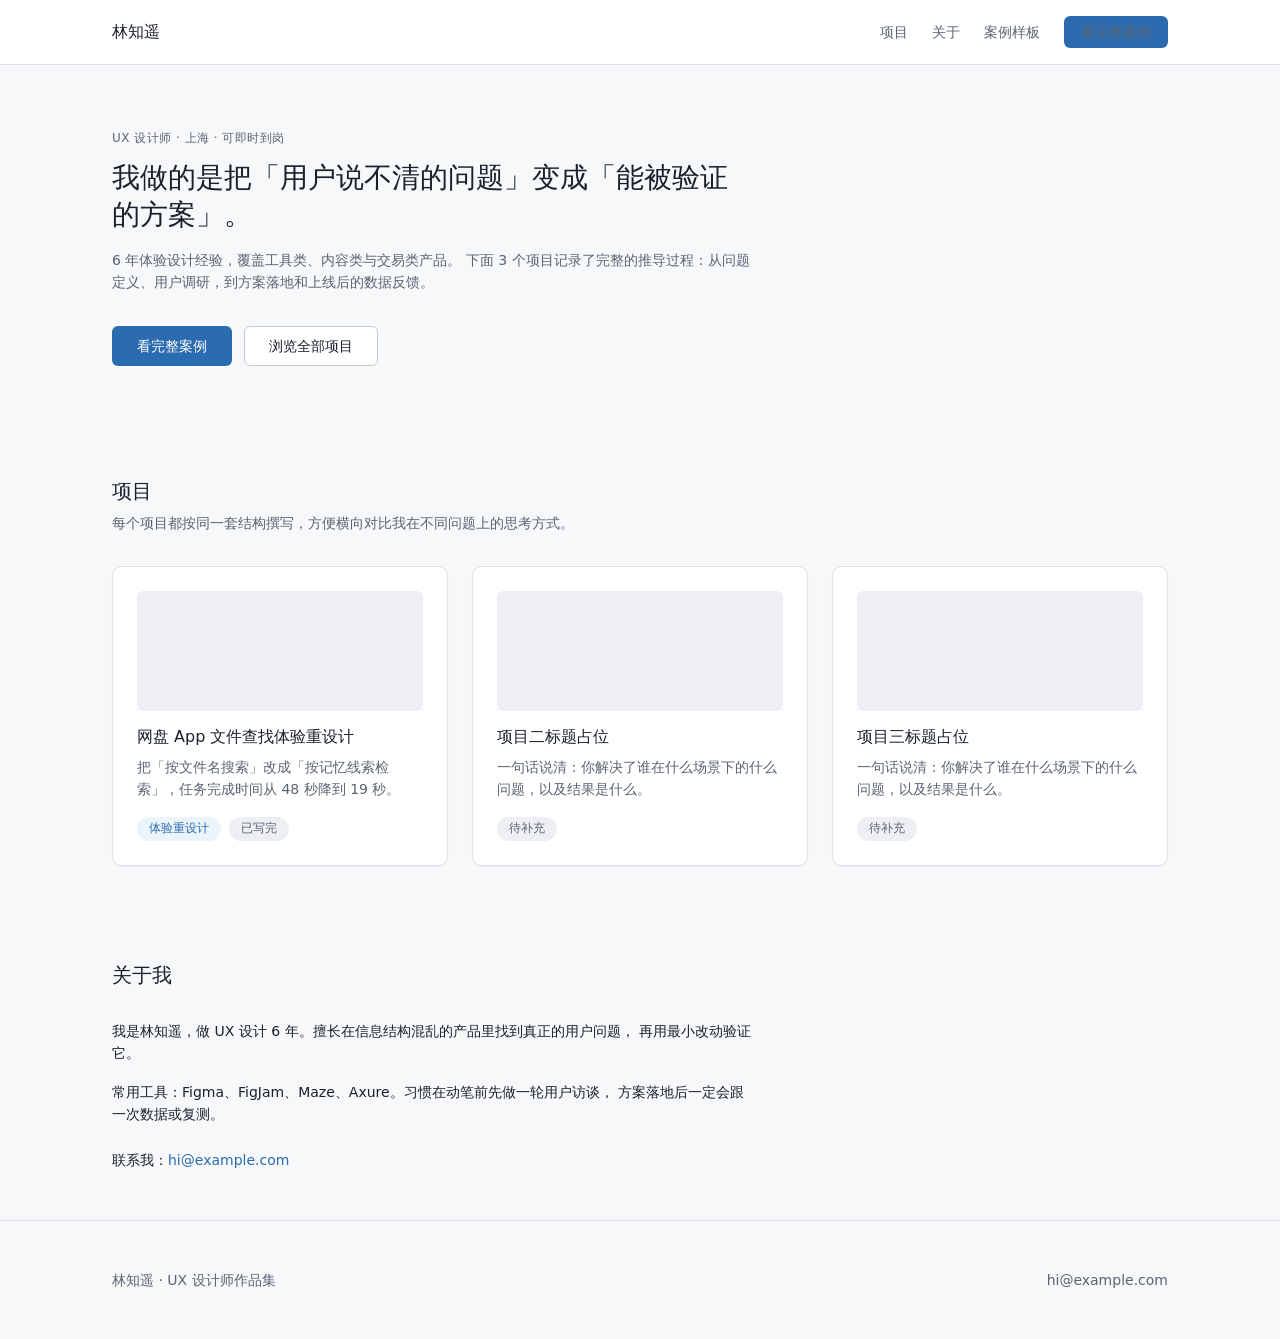
==== index.html @ 2082de33 "作品集工程初始化：首页、案例样板、设计规范样式" ====
<!DOCTYPE html>
<html lang="zh-CN">
<head>
<meta charset="UTF-8">
<meta name="viewport" content="width=device-width, initial-scale=1">
<title>林知遥 · UX 设计师作品集</title>
<link rel="stylesheet" href="assets/style.css">
</head>
<body>

<header class="site-header">
  <div class="wrap">
    <span class="brand">林知遥</span>
    <nav class="nav">
      <a href="#work">项目</a>
      <a href="#about">关于</a>
      <a href="case-01.html">案例样板</a>
      <a class="btn btn-primary btn-sm" href="case-01.html">看完整案例</a>
    </nav>
  </div>
</header>

<main>

  <section class="hero">
    <div class="wrap">
      <p class="eyebrow">UX 设计师 · 上海 · 可即时到岗</p>
      <h1>我做的是把「用户说不清的问题」变成「能被验证的方案」。</h1>
      <p class="lead">
        6 年体验设计经验，覆盖工具类、内容类与交易类产品。
        下面 3 个项目记录了完整的推导过程：从问题定义、用户调研，到方案落地和上线后的数据反馈。
      </p>
      <div class="hero-actions">
        <a class="btn btn-primary" href="case-01.html">看完整案例</a>
        <a class="btn btn-secondary" href="#work">浏览全部项目</a>
      </div>
    </div>
  </section>

  <section class="section" id="work">
    <div class="wrap">
      <div class="section-head">
        <h2>项目</h2>
        <p>每个项目都按同一套结构撰写，方便横向对比我在不同问题上的思考方式。</p>
      </div>

      <div class="grid">

        <a class="card" href="case-01.html">
          <div class="thumb"></div>
          <h3>网盘 App 文件查找体验重设计</h3>
          <p class="desc">把「按文件名搜索」改成「按记忆线索检索」，任务完成时间从 48 秒降到 19 秒。</p>
          <div class="card-meta">
            <span class="chip">体验重设计</span>
            <span class="chip chip-muted">已写完</span>
          </div>
        </a>

        <a class="card" href="#">
          <div class="thumb"></div>
          <h3>项目二标题占位</h3>
          <p class="desc">一句话说清：你解决了谁在什么场景下的什么问题，以及结果是什么。</p>
          <div class="card-meta">
            <span class="chip chip-muted">待补充</span>
          </div>
        </a>

        <a class="card" href="#">
          <div class="thumb"></div>
          <h3>项目三标题占位</h3>
          <p class="desc">一句话说清：你解决了谁在什么场景下的什么问题，以及结果是什么。</p>
          <div class="card-meta">
            <span class="chip chip-muted">待补充</span>
          </div>
        </a>

      </div>
    </div>
  </section>

  <section class="section" id="about">
    <div class="wrap">
      <div class="section-head">
        <h2>关于我</h2>
      </div>
      <div class="prose">
        <p>
          我是林知遥，做 UX 设计 6 年。擅长在信息结构混乱的产品里找到真正的用户问题，
          再用最小改动验证它。
        </p>
        <p style="margin-top: var(--space-4);">
          常用工具：Figma、FigJam、Maze、Axure。习惯在动笔前先做一轮用户访谈，
          方案落地后一定会跟一次数据或复测。
        </p>
        <p style="margin-top: var(--space-5);">
          联系我：<a href="mailto:hi@example.com">hi@example.com</a>
        </p>
      </div>
    </div>
  </section>

</main>

<footer class="site-footer">
  <div class="wrap">
    <span>林知遥 · UX 设计师作品集</span>
    <span>hi@example.com</span>
  </div>
</footer>

</body>
</html>
---- assets/style.css ----
/* ============================================================
   作品集 · 全局样式
   所有数值均来自《我的设计规范》references/tokens.md
   不允许出现 token 之外的颜色 / 字号 / 间距
   ============================================================ */

:root {
  --color-brand-primary: #2B6CB0;
  --color-brand-primary-hover: #24598F;
  --color-brand-subtle: #EBF3FB;
  --color-text-primary: #1A202C;
  --color-text-secondary: #5A6472;
  --color-text-tertiary: #8A93A0;
  --color-text-on-brand: #FFFFFF;
  --color-bg-page: #F7F8FA;
  --color-bg-surface: #FFFFFF;
  --color-bg-subtle: #EDEFF3;
  --color-border-default: #DFE3E8;
  --color-border-strong: #C4CAD3;
  --color-success: #2F855A;
  --color-warning: #B7791F;
  --color-danger: #C53030;

  --font-family-base: "PingFang SC", "Hiragino Sans GB", "Microsoft YaHei", system-ui, sans-serif;
  --font-family-number: "SF Mono", "JetBrains Mono", monospace;
  --font-size-h1: 28px;
  --font-size-h2: 20px;
  --font-size-h3: 16px;
  --font-size-body: 14px;
  --font-size-caption: 12px;
  --line-height-tight: 1.3;
  --line-height-base: 1.6;
  --font-weight-regular: 400;
  --font-weight-medium: 500;

  --space-1: 4px;
  --space-2: 8px;
  --space-3: 12px;
  --space-4: 16px;
  --space-5: 24px;
  --space-6: 32px;
  --space-7: 48px;
  --space-8: 64px;

  --radius-sm: 4px;
  --radius-md: 6px;
  --radius-lg: 10px;
  --radius-full: 999px;
  --shadow-sm: 0 1px 2px rgba(16, 24, 40, 0.06);
  --shadow-md: 0 4px 12px rgba(16, 24, 40, 0.10);

  --height-control-lg: 40px;
  --height-control-md: 32px;
  --height-control-sm: 24px;
  --border-width: 1px;
  --content-max-width: 1120px;
}

* { box-sizing: border-box; }

html { scroll-behavior: smooth; }

body {
  margin: 0;
  background: var(--color-bg-page);
  color: var(--color-text-primary);
  font-family: var(--font-family-base);
  font-size: var(--font-size-body);
  line-height: var(--line-height-base);
  font-weight: var(--font-weight-regular);
  -webkit-font-smoothing: antialiased;
}

h1, h2, h3 { font-weight: var(--font-weight-medium); line-height: var(--line-height-tight); margin: 0; }
h1 { font-size: var(--font-size-h1); }
h2 { font-size: var(--font-size-h2); }
h3 { font-size: var(--font-size-h3); }
p { margin: 0; }
a { color: var(--color-brand-primary); text-decoration: none; }
a:hover { color: var(--color-brand-primary-hover); }

.wrap {
  max-width: var(--content-max-width);
  margin: 0 auto;
  padding: 0 var(--space-6);
}

.prose { max-width: 640px; }

/* ---------- 顶部导航 ---------- */
.site-header {
  position: sticky;
  top: 0;
  z-index: 10;
  background: var(--color-bg-surface);
  border-bottom: var(--border-width) solid var(--color-border-default);
}
.site-header .wrap {
  display: flex;
  align-items: center;
  justify-content: space-between;
  height: var(--space-8);
}
.brand { font-size: var(--font-size-h3); font-weight: var(--font-weight-medium); color: var(--color-text-primary); }
.nav { display: flex; align-items: center; gap: var(--space-5); }
.nav a { font-size: var(--font-size-body); color: var(--color-text-secondary); }
.nav a:hover { color: var(--color-text-primary); }

/* ---------- 按钮 ---------- */
.btn {
  display: inline-flex;
  align-items: center;
  height: var(--height-control-lg);
  padding: 0 var(--space-5);
  border-radius: var(--radius-md);
  font-size: var(--font-size-body);
  font-weight: var(--font-weight-medium);
  border: var(--border-width) solid transparent;
  cursor: pointer;
}
.btn-primary { background: var(--color-brand-primary); color: var(--color-text-on-brand); }
.btn-primary:hover { background: var(--color-brand-primary-hover); color: var(--color-text-on-brand); }
.btn-secondary {
  background: var(--color-bg-surface);
  color: var(--color-text-primary);
  border-color: var(--color-border-strong);
}
.btn-secondary:hover { color: var(--color-text-primary); border-color: var(--color-text-secondary); }
.btn-sm { height: var(--height-control-md); padding: 0 var(--space-4); }

/* ---------- 封面 ---------- */
.hero { padding: var(--space-8) 0; }
.eyebrow {
  font-size: var(--font-size-caption);
  color: var(--color-text-secondary);
  letter-spacing: .04em;
  margin-bottom: var(--space-3);
}
.hero h1 { max-width: 640px; margin-bottom: var(--space-4); }
.hero .lead { max-width: 640px; color: var(--color-text-secondary); margin-bottom: var(--space-6); }
.hero-actions { display: flex; gap: var(--space-3); flex-wrap: wrap; }

/* ---------- 区块 ---------- */
.section { padding: var(--space-7) 0; }
.section-head { margin-bottom: var(--space-6); }
.section-head h2 { margin-bottom: var(--space-2); }
.section-head p { color: var(--color-text-secondary); max-width: 640px; }

/* ---------- 卡片 ---------- */
.grid { display: grid; grid-template-columns: repeat(3, 1fr); gap: var(--space-5); }
.card {
  display: block;
  background: var(--color-bg-surface);
  border: var(--border-width) solid var(--color-border-default);
  border-radius: var(--radius-lg);
  box-shadow: var(--shadow-sm);
  padding: var(--space-5);
  color: var(--color-text-primary);
}
.card:hover { box-shadow: var(--shadow-md); border-color: var(--color-border-strong); color: var(--color-text-primary); }
.card h3 { margin-bottom: var(--space-2); }
.card .desc { color: var(--color-text-secondary); margin-bottom: var(--space-4); }
.card .thumb {
  height: 120px;
  border-radius: var(--radius-md);
  background: var(--color-bg-subtle);
  margin-bottom: var(--space-4);
}
.card-meta { display: flex; gap: var(--space-2); flex-wrap: wrap; }

/* ---------- 标签 ---------- */
.chip {
  display: inline-flex;
  align-items: center;
  height: var(--height-control-sm);
  padding: 0 var(--space-3);
  border-radius: var(--radius-full);
  font-size: var(--font-size-caption);
  background: var(--color-brand-subtle);
  color: var(--color-brand-primary);
}
.chip-muted { background: var(--color-bg-subtle); color: var(--color-text-secondary); }

/* ---------- 图片占位 ---------- */
.placeholder {
  display: flex;
  align-items: center;
  justify-content: center;
  text-align: center;
  min-height: 220px;
  padding: var(--space-5);
  border: var(--border-width) dashed var(--color-border-strong);
  border-radius: var(--radius-lg);
  background: var(--color-bg-surface);
  color: var(--color-text-tertiary);
  font-size: var(--font-size-caption);
}
.placeholder-lg { min-height: 360px; }

/* ---------- 案例页 ---------- */
.case-header { padding: var(--space-8) 0 var(--space-7); background: var(--color-bg-surface); border-bottom: var(--border-width) solid var(--color-border-default); }
.case-header h1 { max-width: 720px; margin: var(--space-3) 0 var(--space-4); }
.case-header .lead { max-width: 640px; color: var(--color-text-secondary); }
.meta-table {
  display: grid;
  grid-template-columns: repeat(4, 1fr);
  gap: var(--space-5);
  margin-top: var(--space-6);
  padding-top: var(--space-5);
  border-top: var(--border-width) solid var(--color-border-default);
}
.meta-table dt { font-size: var(--font-size-caption); color: var(--color-text-secondary); margin-bottom: var(--space-1); }
.meta-table dd { margin: 0; font-size: var(--font-size-body); }

.case-body { background: var(--color-bg-surface); }
.case-section { padding: var(--space-7) 0; border-bottom: var(--border-width) solid var(--color-border-default); }
.case-section:last-child { border-bottom: 0; }
.case-section .num {
  font-family: var(--font-family-number);
  font-size: var(--font-size-caption);
  color: var(--color-text-tertiary);
  margin-bottom: var(--space-2);
}
.case-section h2 { margin-bottom: var(--space-4); }
.case-section .prose p + p { margin-top: var(--space-4); }

.insight-list { list-style: none; padding: 0; margin: 0; display: grid; gap: var(--space-3); max-width: 640px; }
.insight-list li {
  padding: var(--space-4);
  background: var(--color-bg-subtle);
  border-radius: var(--radius-md);
  color: var(--color-text-primary);
}

.stat-row { display: grid; grid-template-columns: repeat(3, 1fr); gap: var(--space-5); margin-top: var(--space-5); }
.stat {
  padding: var(--space-5);
  border: var(--border-width) solid var(--color-border-default);
  border-radius: var(--radius-lg);
}
.stat .value { font-family: var(--font-family-number); font-size: var(--font-size-h1); color: var(--color-success); line-height: var(--line-height-tight); }
.stat .label { font-size: var(--font-size-caption); color: var(--color-text-secondary); margin-top: var(--space-2); }

/* ---------- 页脚 ---------- */
.site-footer {
  padding: var(--space-7) 0;
  border-top: var(--border-width) solid var(--color-border-default);
  color: var(--color-text-secondary);
}
.site-footer .wrap { display: flex; justify-content: space-between; gap: var(--space-5); flex-wrap: wrap; }

/* ---------- 响应式 ---------- */
@media (max-width: 1024px) {
  .grid { grid-template-columns: repeat(2, 1fr); }
  .meta-table { grid-template-columns: repeat(2, 1fr); }
}
@media (max-width: 640px) {
  .wrap { padding: 0 var(--space-5); }
  .grid, .meta-table, .stat-row { grid-template-columns: 1fr; }
  .nav { gap: var(--space-4); }
  .nav a:not(.btn) { display: none; }
}

/* ============================================================
   打印样式：同一套内容直接「打印 → 存储为 PDF」即可成册
   ============================================================ */
@page { margin: 16mm; }

@media print {
  body { background: var(--color-bg-surface); font-size: var(--font-size-body); }
  .site-header, .site-footer, .no-print { display: none; }
  .case-section { break-inside: avoid; padding: var(--space-6) 0; }
  .card, .stat, .placeholder { break-inside: avoid; box-shadow: none; }
  .placeholder { border-color: var(--color-border-default); color: var(--color-text-secondary); }
  a { color: var(--color-text-primary); }
  .case-section { page-break-inside: avoid; }
}
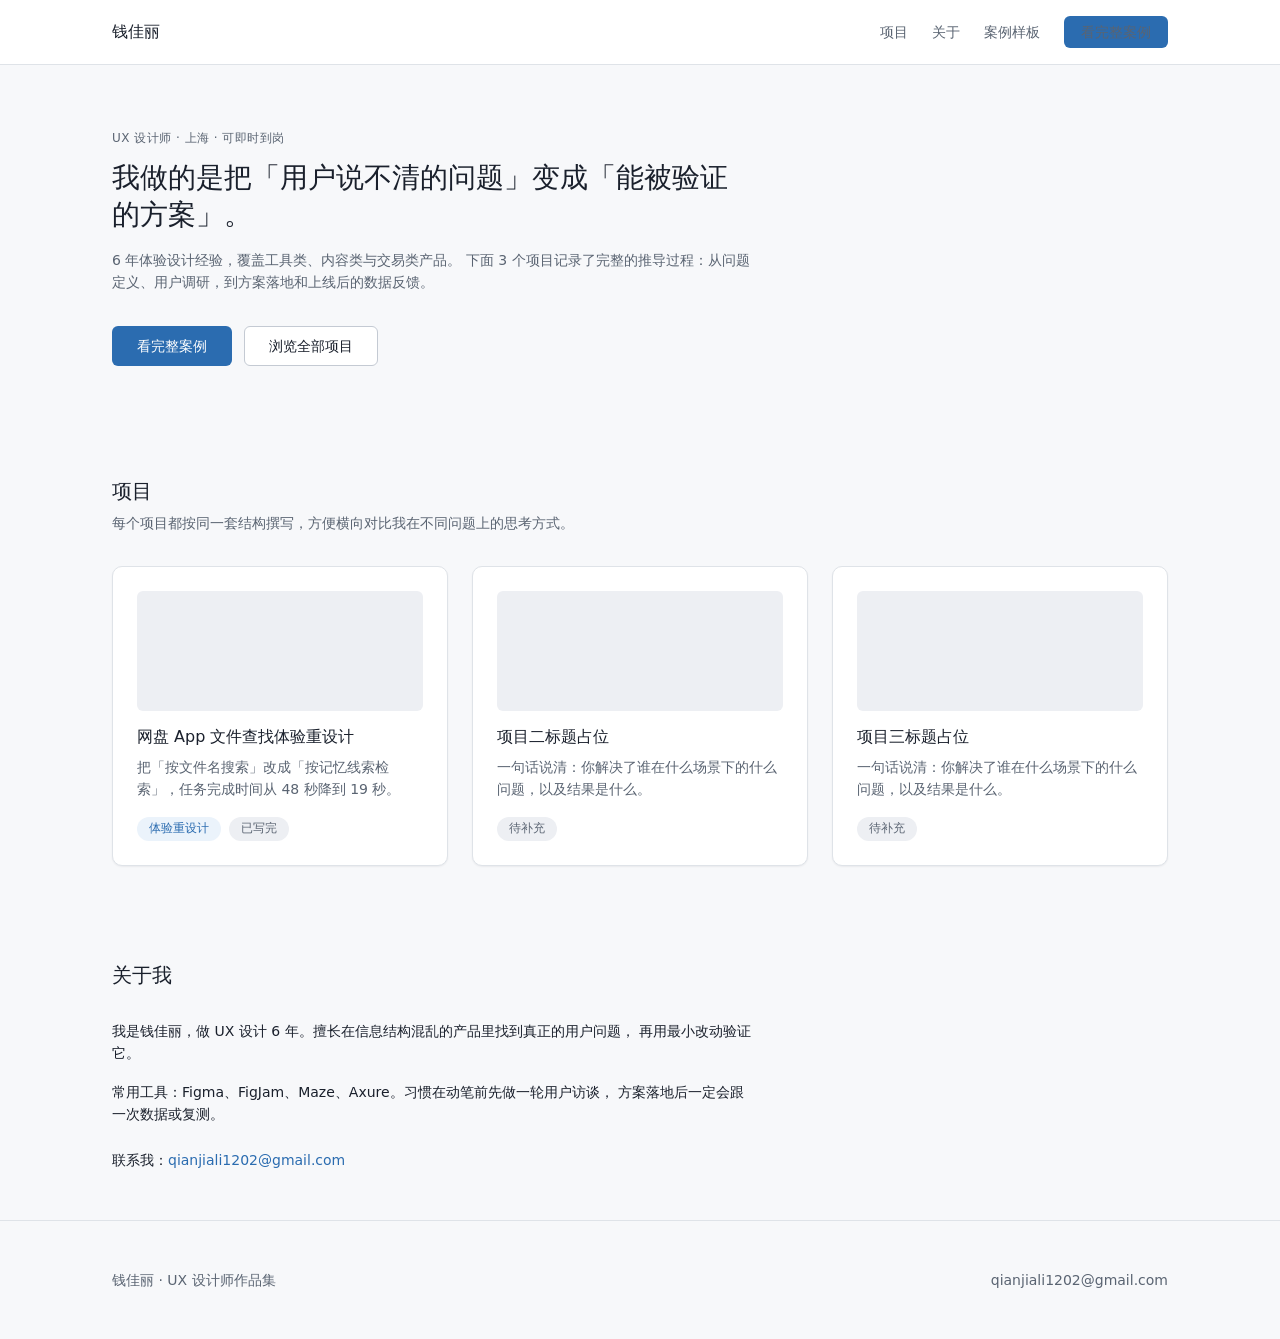
==== commit 7ea76120: "替换占位人名为真实姓名，README 补上线上地址" ====
--- a/index.html
+++ b/index.html
@@ -3,14 +3,14 @@
 <head>
 <meta charset="UTF-8">
 <meta name="viewport" content="width=device-width, initial-scale=1">
-<title>林知遥 · UX 设计师作品集</title>
+<title>钱佳丽 · UX 设计师作品集</title>
 <link rel="stylesheet" href="assets/style.css">
 </head>
 <body>
 
 <header class="site-header">
   <div class="wrap">
-    <span class="brand">林知遥</span>
+    <span class="brand">钱佳丽</span>
     <nav class="nav">
       <a href="#work">项目</a>
       <a href="#about">关于</a>
@@ -85,7 +85,7 @@
       </div>
       <div class="prose">
         <p>
-          我是林知遥，做 UX 设计 6 年。擅长在信息结构混乱的产品里找到真正的用户问题，
+          我是钱佳丽，做 UX 设计 6 年。擅长在信息结构混乱的产品里找到真正的用户问题，
           再用最小改动验证它。
         </p>
         <p style="margin-top: var(--space-4);">
@@ -93,7 +93,7 @@
           方案落地后一定会跟一次数据或复测。
         </p>
         <p style="margin-top: var(--space-5);">
-          联系我：<a href="mailto:hi@example.com">hi@example.com</a>
+          联系我：<a href="mailto:qianjiali1202@gmail.com">qianjiali1202@gmail.com</a>
         </p>
       </div>
     </div>
@@ -103,8 +103,8 @@
 
 <footer class="site-footer">
   <div class="wrap">
-    <span>林知遥 · UX 设计师作品集</span>
-    <span>hi@example.com</span>
+    <span>钱佳丽 · UX 设计师作品集</span>
+    <span>qianjiali1202@gmail.com</span>
   </div>
 </footer>
 
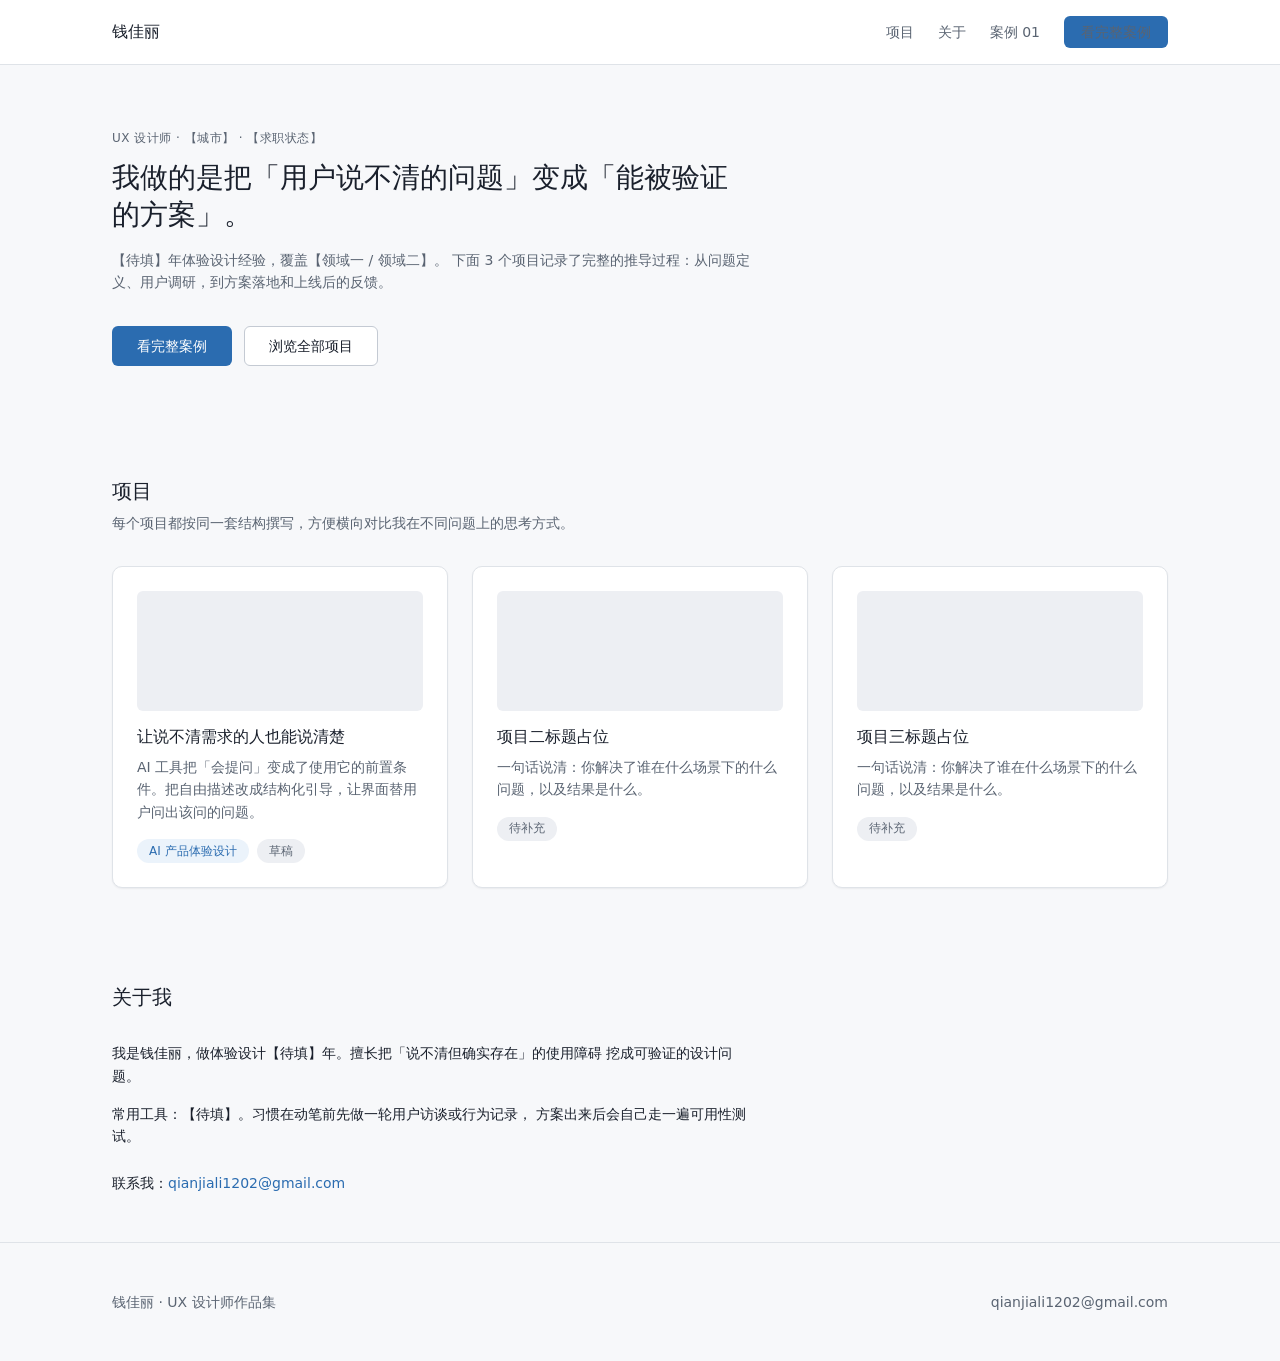
==== commit c51e812d: "案例 01 换成真实项目：AI 工具需求描述环节重设计" ====
--- a/index.html
+++ b/index.html
@@ -14,7 +14,7 @@
     <nav class="nav">
       <a href="#work">项目</a>
       <a href="#about">关于</a>
-      <a href="case-01.html">案例样板</a>
+      <a href="case-01.html">案例 01</a>
       <a class="btn btn-primary btn-sm" href="case-01.html">看完整案例</a>
     </nav>
   </div>
@@ -24,11 +24,11 @@
 
   <section class="hero">
     <div class="wrap">
-      <p class="eyebrow">UX 设计师 · 上海 · 可即时到岗</p>
+      <p class="eyebrow">UX 设计师 · 【城市】 · 【求职状态】</p>
       <h1>我做的是把「用户说不清的问题」变成「能被验证的方案」。</h1>
       <p class="lead">
-        6 年体验设计经验，覆盖工具类、内容类与交易类产品。
-        下面 3 个项目记录了完整的推导过程：从问题定义、用户调研，到方案落地和上线后的数据反馈。
+        【待填】年体验设计经验，覆盖【领域一 / 领域二】。
+        下面 3 个项目记录了完整的推导过程：从问题定义、用户调研，到方案落地和上线后的反馈。
       </p>
       <div class="hero-actions">
         <a class="btn btn-primary" href="case-01.html">看完整案例</a>
@@ -48,11 +48,11 @@
 
         <a class="card" href="case-01.html">
           <div class="thumb"></div>
-          <h3>网盘 App 文件查找体验重设计</h3>
-          <p class="desc">把「按文件名搜索」改成「按记忆线索检索」，任务完成时间从 48 秒降到 19 秒。</p>
+          <h3>让说不清需求的人也能说清楚</h3>
+          <p class="desc">AI 工具把「会提问」变成了使用它的前置条件。把自由描述改成结构化引导，让界面替用户问出该问的问题。</p>
           <div class="card-meta">
-            <span class="chip">体验重设计</span>
-            <span class="chip chip-muted">已写完</span>
+            <span class="chip">AI 产品体验设计</span>
+            <span class="chip chip-muted">草稿</span>
           </div>
         </a>
 
@@ -85,12 +85,12 @@
       </div>
       <div class="prose">
         <p>
-          我是钱佳丽，做 UX 设计 6 年。擅长在信息结构混乱的产品里找到真正的用户问题，
-          再用最小改动验证它。
+          我是钱佳丽，做体验设计【待填】年。擅长把「说不清但确实存在」的使用障碍
+          挖成可验证的设计问题。
         </p>
         <p style="margin-top: var(--space-4);">
-          常用工具：Figma、FigJam、Maze、Axure。习惯在动笔前先做一轮用户访谈，
-          方案落地后一定会跟一次数据或复测。
+          常用工具：【待填】。习惯在动笔前先做一轮用户访谈或行为记录，
+          方案出来后会自己走一遍可用性测试。
         </p>
         <p style="margin-top: var(--space-5);">
           联系我：<a href="mailto:qianjiali1202@gmail.com">qianjiali1202@gmail.com</a>
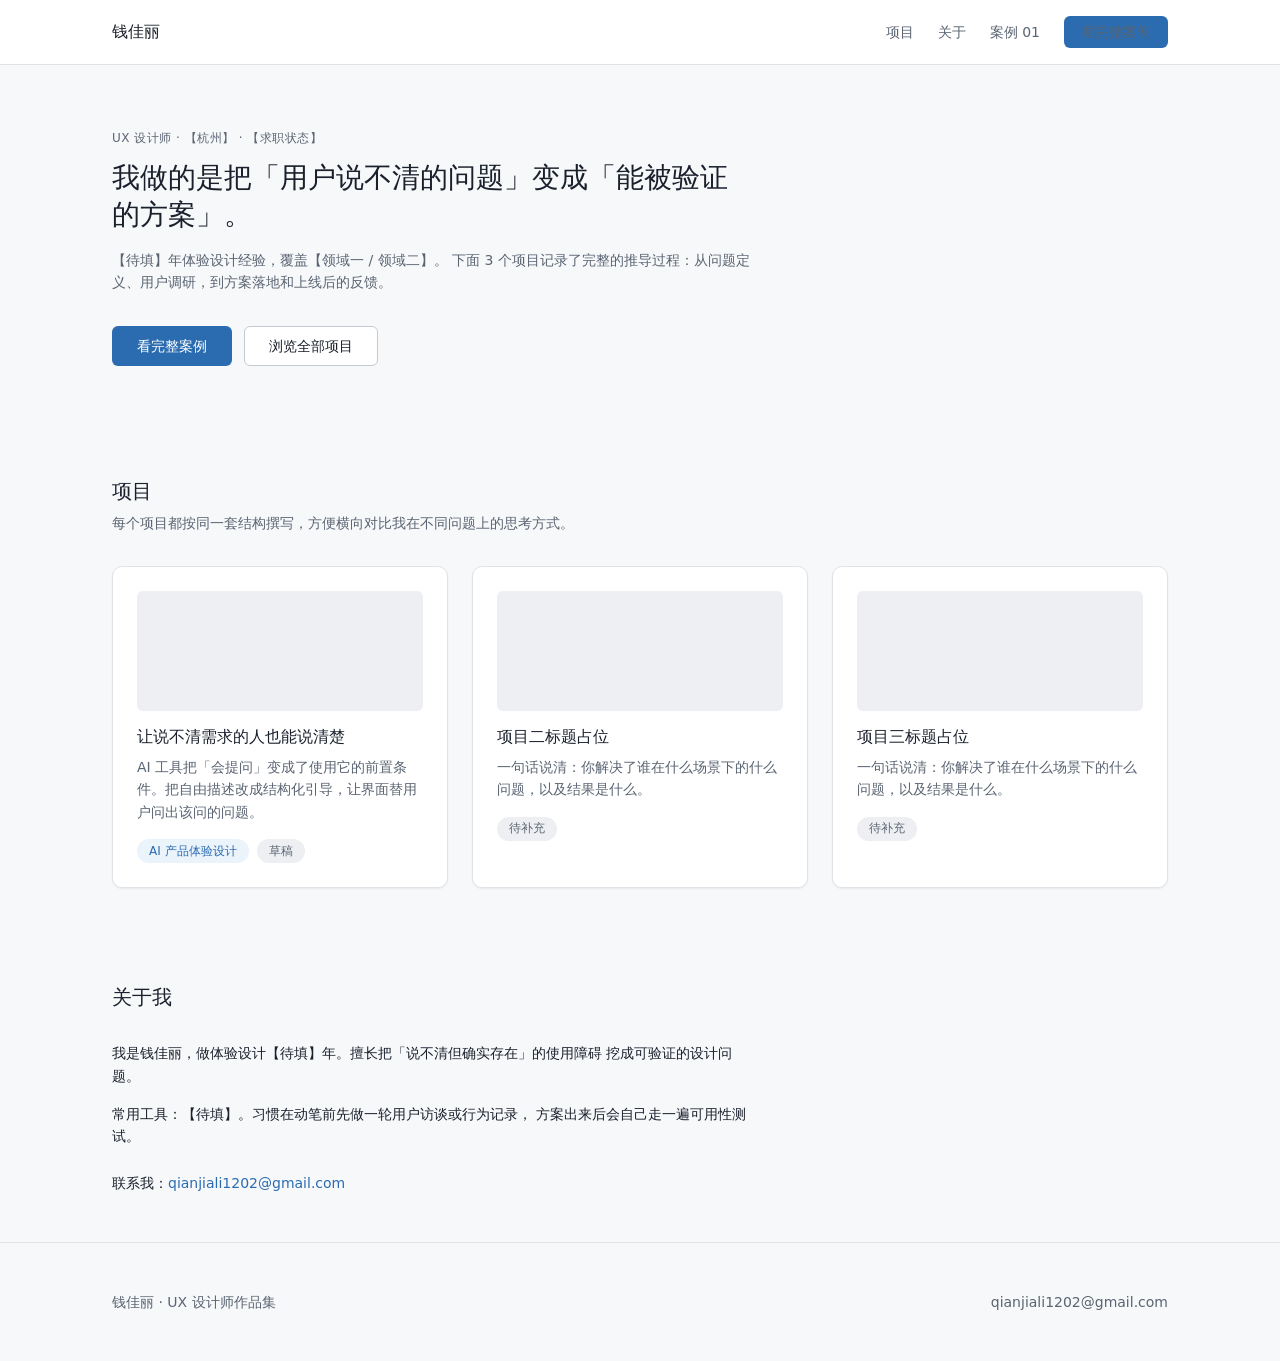
==== commit 408e432c: "Update index.html" ====
--- a/index.html
+++ b/index.html
@@ -24,7 +24,7 @@
 
   <section class="hero">
     <div class="wrap">
-      <p class="eyebrow">UX 设计师 · 【城市】 · 【求职状态】</p>
+      <p class="eyebrow">UX 设计师 · 【杭州】 · 【求职状态】</p>
       <h1>我做的是把「用户说不清的问题」变成「能被验证的方案」。</h1>
       <p class="lead">
         【待填】年体验设计经验，覆盖【领域一 / 领域二】。
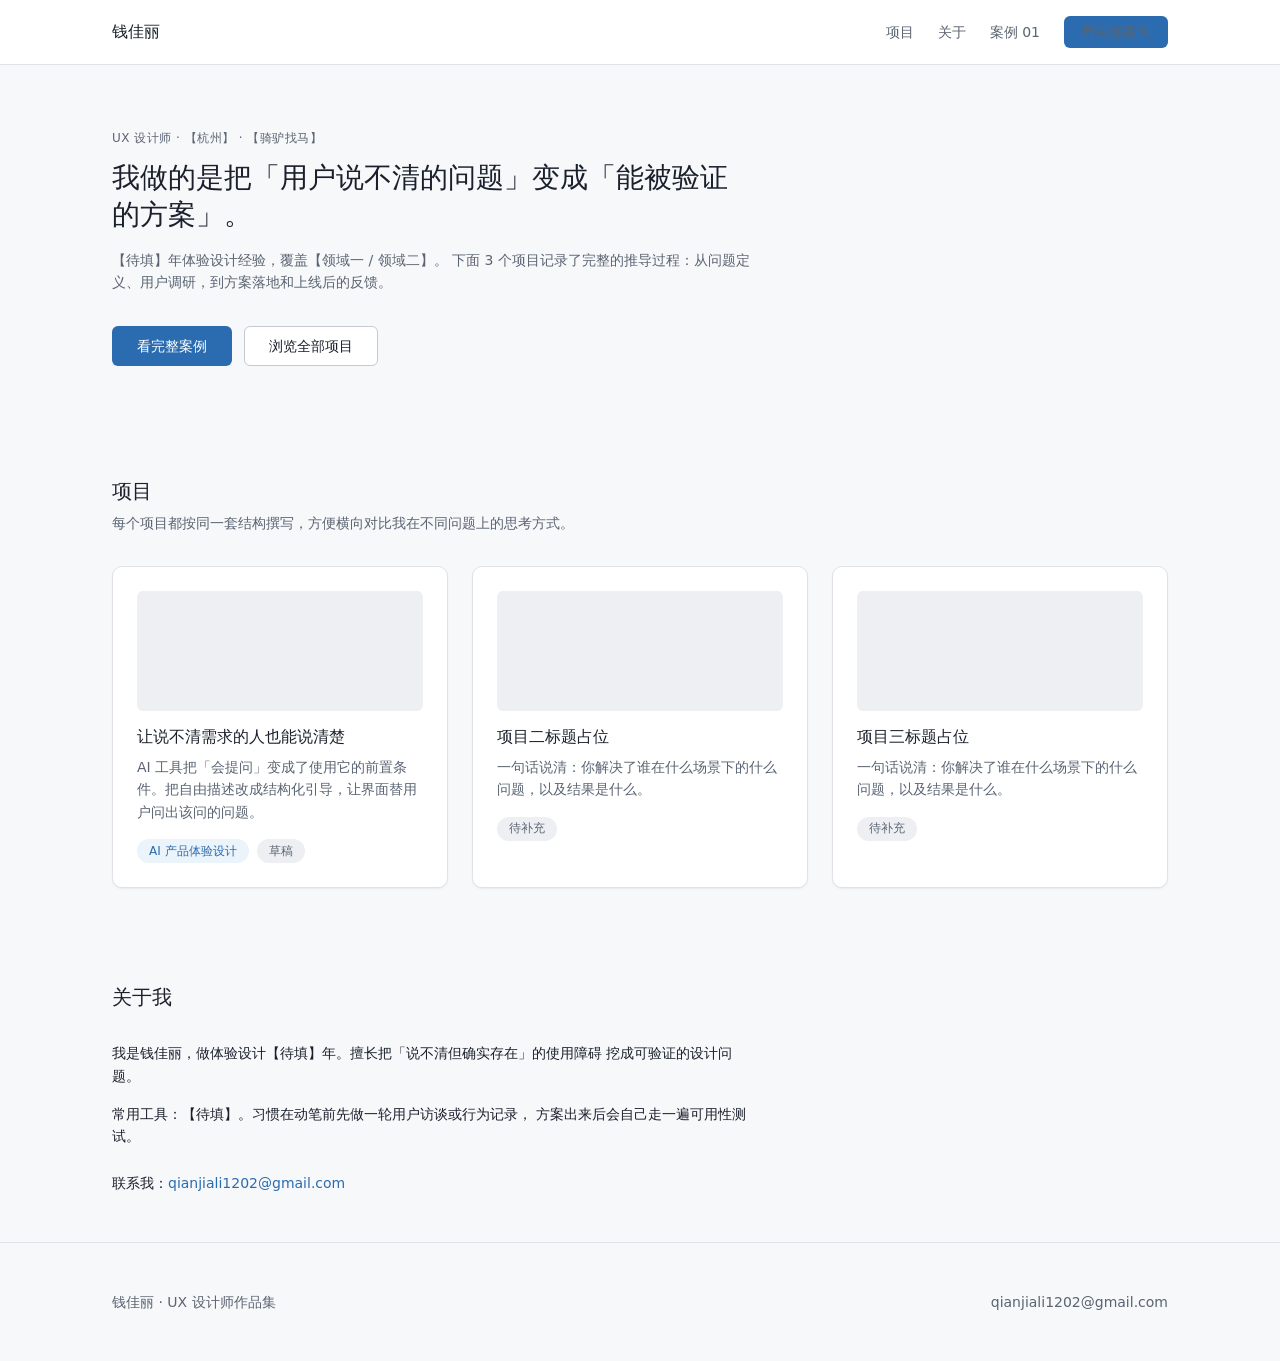
==== commit 39e32749: "Update index.html" ====
--- a/index.html
+++ b/index.html
@@ -24,7 +24,7 @@
 
   <section class="hero">
     <div class="wrap">
-      <p class="eyebrow">UX 设计师 · 【杭州】 · 【求职状态】</p>
+      <p class="eyebrow">UX 设计师 · 【杭州】 · 【骑驴找马】</p>
       <h1>我做的是把「用户说不清的问题」变成「能被验证的方案」。</h1>
       <p class="lead">
         【待填】年体验设计经验，覆盖【领域一 / 领域二】。
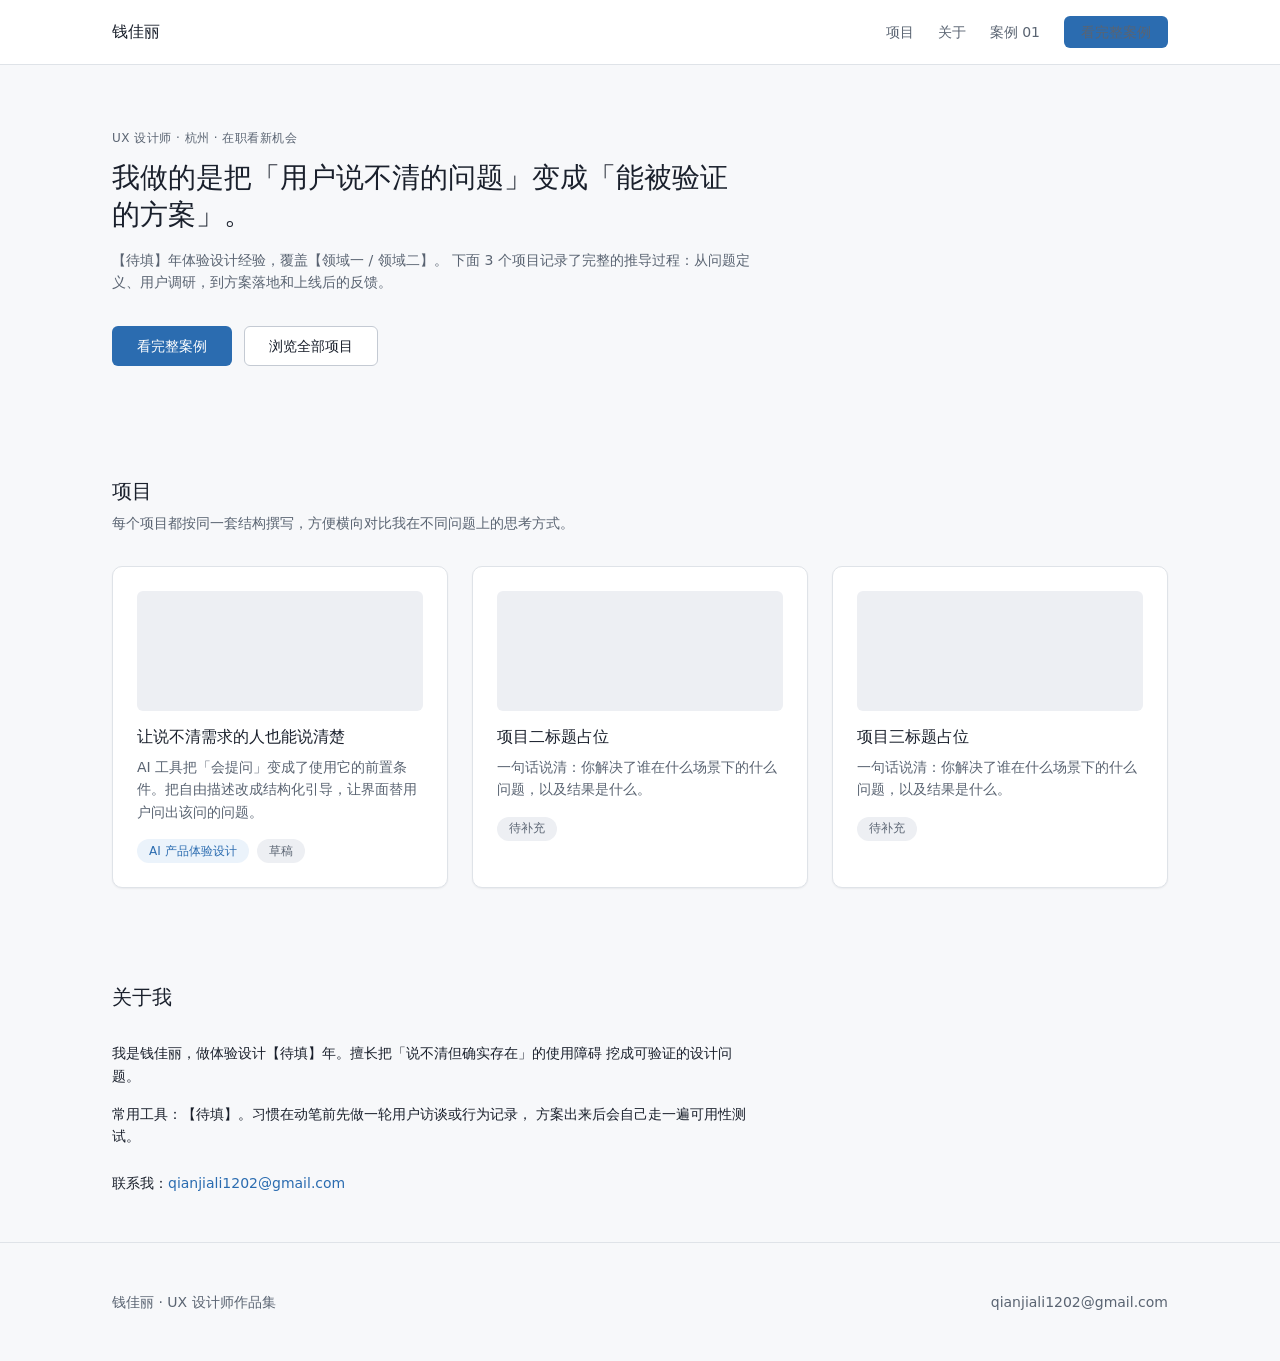
==== commit 5eeaabf3: "界面稿改英文文件名避免线上404；首页城市与求职状态替换为真实信息" ====
--- a/index.html
+++ b/index.html
@@ -24,7 +24,7 @@
 
   <section class="hero">
     <div class="wrap">
-      <p class="eyebrow">UX 设计师 · 【杭州】 · 【骑驴找马】</p>
+      <p class="eyebrow">UX 设计师 · 杭州 · 在职看新机会</p>
       <h1>我做的是把「用户说不清的问题」变成「能被验证的方案」。</h1>
       <p class="lead">
         【待填】年体验设计经验，覆盖【领域一 / 领域二】。
--- a/assets/style.css
+++ b/assets/style.css
@@ -168,6 +168,22 @@
 }
 .card-meta { display: flex; gap: var(--space-2); flex-wrap: wrap; }
 
+/* ---------- 界面稿 ---------- */
+.figure { margin: var(--space-6) 0 0; break-inside: avoid; }
+.figure img {
+  display: block;
+  width: 100%;
+  background: var(--color-bg-surface);
+  border: var(--border-width) solid var(--color-border-default);
+  border-radius: var(--radius-lg);
+  box-shadow: var(--shadow-md);
+}
+.figure figcaption {
+  margin-top: var(--space-3);
+  font-size: var(--font-size-caption);
+  color: var(--color-text-tertiary);
+}
+
 /* ---------- 标签 ---------- */
 .chip {
   display: inline-flex;
